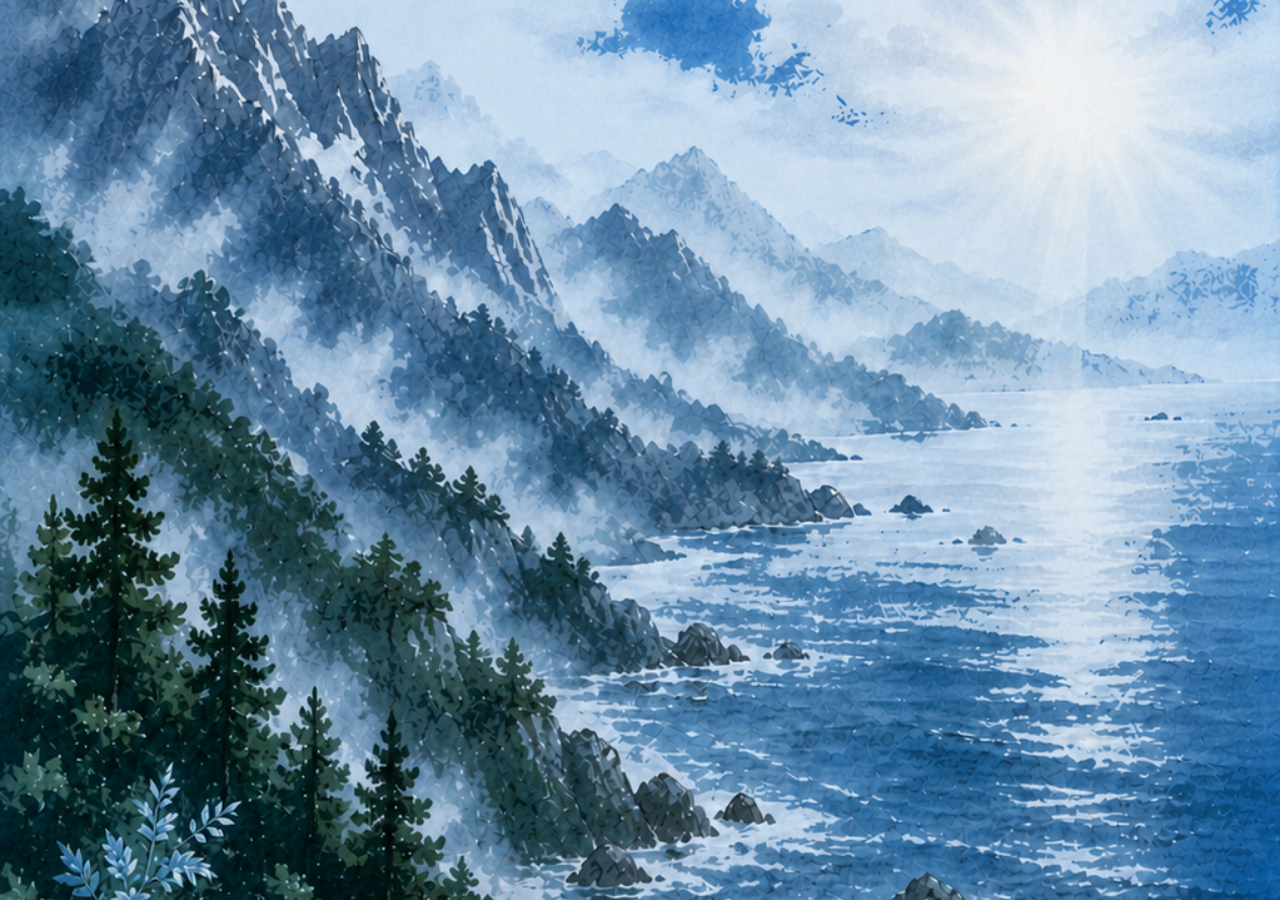
==== index.html @ be5865e5 "Add files via upload" ====
<!DOCTYPE html>
<html lang="en">
<head>
  <meta charset="UTF-8" />
  <meta name="viewport" content="width=device-width, initial-scale=1.0" />
  <title>Home</title>
  <style>
    * { margin: 0; padding: 0; box-sizing: border-box; }
    html, body { height: 100%; }
    body {
      background: url('214805d4-3469-4b7f-b9e1-f09c0a736bc5.png') no-repeat center center fixed;
      background-size: cover;
    }
  </style>
</head>
<body>
</body>
</html>
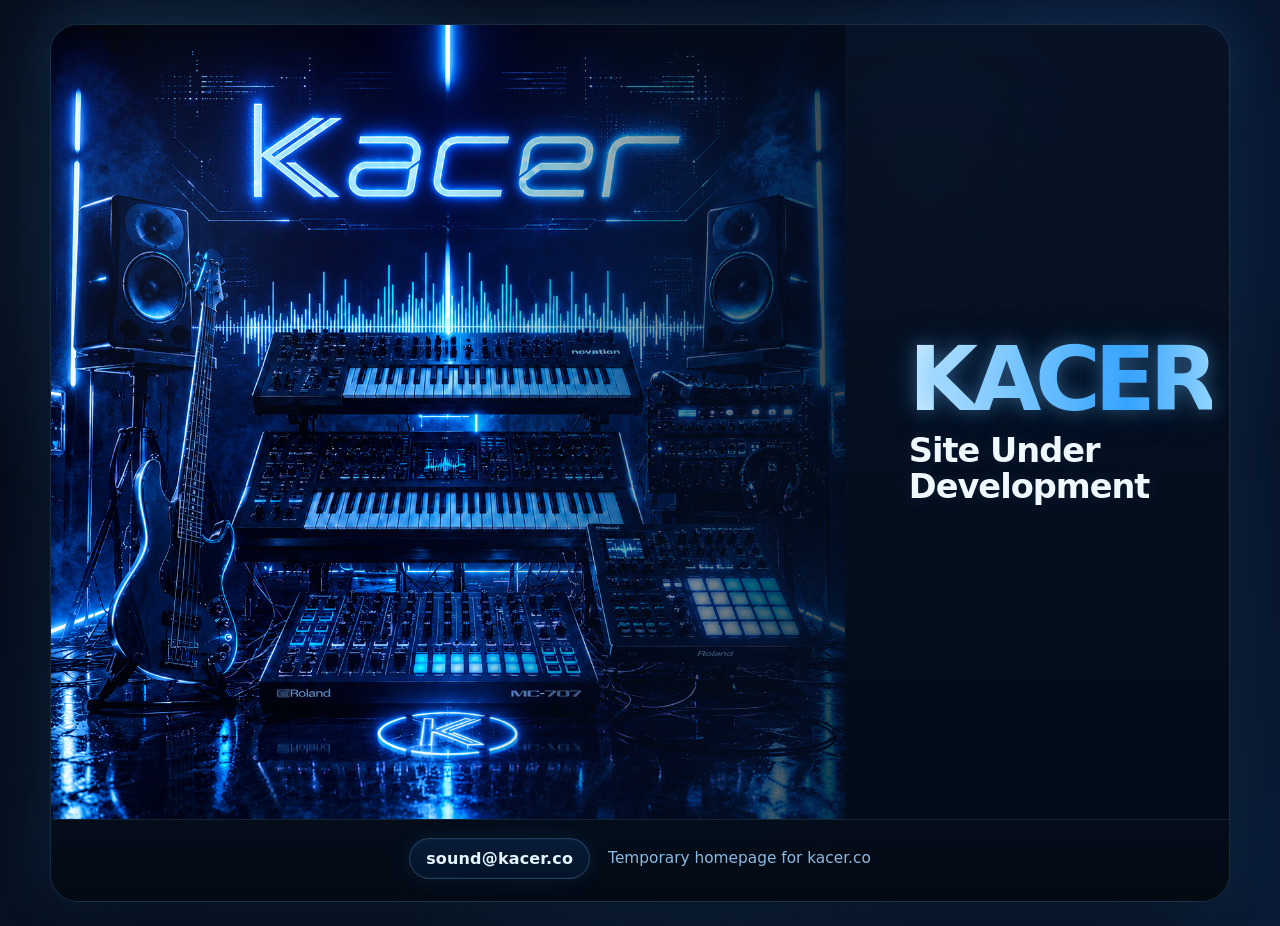
==== commit 6f45030c: "Add files via upload" ====
--- a/index.html
+++ b/index.html
@@ -1,18 +1,268 @@
-<!DOCTYPE html>
-<html lang="en">
-<head>
-  <meta charset="UTF-8" />
-  <meta name="viewport" content="width=device-width, initial-scale=1.0" />
-  <title>Home</title>
-  <style>
-    * { margin: 0; padding: 0; box-sizing: border-box; }
-    html, body { height: 100%; }
-    body {
-      background: url('214805d4-3469-4b7f-b9e1-f09c0a736bc5.png') no-repeat center center fixed;
-      background-size: cover;
-    }
-  </style>
-</head>
-<body>
-</body>
-</html>+<!doctype html>
+<html lang="en">
+<head>
+  <meta charset="utf-8" />
+  <meta name="viewport" content="width=device-width, initial-scale=1" />
+  <title>Kacer | Site Under Development</title>
+  <meta name="description" content="Kacer.co is currently under development. Contact Kacer at sound@kacer.co." />
+  <meta name="theme-color" content="#06101f" />
+  <style>
+    :root {
+      --bg-1: #030814;
+      --bg-2: #071225;
+      --bg-3: #0a1d39;
+      --panel-1: rgba(5, 16, 31, 0.96);
+      --panel-2: rgba(7, 20, 40, 0.96);
+      --line: rgba(110, 190, 255, 0.18);
+      --text: #eef7ff;
+      --muted: #8db9df;
+      --accent-1: #d9f3ff;
+      --accent-2: #78c8ff;
+      --accent-3: #2a9fff;
+      --accent-4: #0b69d1;
+      --glow: rgba(69, 168, 255, 0.22);
+      --shadow: rgba(0, 0, 0, 0.56);
+      --radius: 28px;
+    }
+
+    * { box-sizing: border-box; }
+
+    html, body {
+      margin: 0;
+      min-height: 100%;
+      font-family: Inter, ui-sans-serif, system-ui, -apple-system, BlinkMacSystemFont, "Segoe UI", sans-serif;
+      color: var(--text);
+      background:
+        radial-gradient(circle at 14% 18%, rgba(88, 173, 255, 0.14), transparent 26%),
+        radial-gradient(circle at 86% 16%, rgba(34, 114, 255, 0.14), transparent 24%),
+        radial-gradient(circle at 52% 84%, rgba(65, 162, 255, 0.10), transparent 30%),
+        linear-gradient(145deg, var(--bg-1) 0%, var(--bg-2) 50%, var(--bg-3) 100%);
+    }
+
+    body::before {
+      content: "";
+      position: fixed;
+      inset: 0;
+      pointer-events: none;
+      opacity: 0.18;
+      background-image:
+        linear-gradient(rgba(255,255,255,0.035) 1px, transparent 1px),
+        linear-gradient(90deg, rgba(255,255,255,0.035) 1px, transparent 1px);
+      background-size: 42px 42px;
+      mask-image: radial-gradient(circle at center, black 0%, transparent 80%);
+    }
+
+    .page {
+      width: min(1180px, calc(100vw - 32px));
+      margin: 24px auto;
+      position: relative;
+      z-index: 1;
+    }
+
+    .shell {
+      border-radius: var(--radius);
+      overflow: hidden;
+      border: 1px solid var(--line);
+      background: linear-gradient(180deg, rgba(6, 18, 35, 0.98), rgba(3, 10, 20, 0.98));
+      box-shadow:
+        0 34px 90px var(--shadow),
+        inset 0 0 0 1px rgba(199, 234, 255, 0.04),
+        0 0 60px var(--glow);
+    }
+
+    .hero {
+      display: grid;
+      grid-template-columns: minmax(0, 1.55fr) minmax(320px, 0.75fr);
+      min-height: 720px;
+    }
+
+    .art-wrap {
+      position: relative;
+      overflow: hidden;
+      background: #020b18;
+      min-height: 520px;
+    }
+
+    .art-wrap::before {
+      content: "";
+      position: absolute;
+      inset: 0;
+      z-index: 2;
+      pointer-events: none;
+      background:
+        linear-gradient(90deg, rgba(2, 10, 22, 0.04) 0%, rgba(4, 16, 34, 0.10) 36%, rgba(4, 16, 34, 0.52) 100%),
+        linear-gradient(0deg, rgba(3, 11, 22, 0.18), rgba(3, 11, 22, 0.06)),
+        radial-gradient(circle at 18% 24%, rgba(100, 192, 255, 0.14), transparent 28%),
+        radial-gradient(circle at 80% 20%, rgba(45, 126, 255, 0.18), transparent 24%);
+      mix-blend-mode: screen;
+    }
+
+    .art-wrap::after {
+      content: "";
+      position: absolute;
+      inset: 0;
+      z-index: 3;
+      pointer-events: none;
+      background: linear-gradient(90deg, transparent 50%, rgba(3, 11, 23, 0.78) 100%);
+    }
+
+    .band-art {
+      display: block;
+      width: 100%;
+      height: 100%;
+      object-fit: cover;
+      transform: scale(1.01);
+      filter: saturate(1.02) contrast(1.03);
+    }
+
+    .content {
+      position: relative;
+      z-index: 4;
+      display: flex;
+      flex-direction: column;
+      justify-content: center;
+      gap: 12px;
+      padding: clamp(32px, 5vw, 66px);
+      background:
+        linear-gradient(180deg, rgba(7, 19, 38, 0.84), rgba(3, 12, 25, 0.96)),
+        radial-gradient(circle at 22% 20%, rgba(82, 179, 255, 0.12), transparent 26%);
+    }
+
+    h1 {
+      margin: 0;
+      font-size: clamp(3rem, 7vw, 6rem);
+      line-height: 0.92;
+      letter-spacing: -0.07em;
+      font-weight: 900;
+      color: var(--accent-1);
+      text-transform: uppercase;
+      text-shadow:
+        0 0 18px rgba(116, 199, 255, 0.34),
+        0 0 44px rgba(31, 132, 255, 0.20);
+    }
+
+    .accent {
+      background: linear-gradient(90deg, var(--accent-1) 0%, var(--accent-2) 40%, var(--accent-3) 72%, #9edcff 100%);
+      -webkit-background-clip: text;
+      background-clip: text;
+      color: transparent;
+    }
+
+    .subtitle {
+      margin: 0;
+      font-size: clamp(1.25rem, 2.7vw, 2.1rem);
+      line-height: 1.08;
+      color: #f0f8ff;
+      font-weight: 760;
+      letter-spacing: -0.03em;
+      text-shadow: 0 0 18px rgba(92, 177, 255, 0.12);
+    }
+
+    .footer-bar {
+      display: flex;
+      justify-content: center;
+      align-items: center;
+      gap: 18px;
+      min-height: 72px;
+      padding: 18px 24px 22px;
+      border-top: 1px solid rgba(113, 189, 255, 0.14);
+      background:
+        linear-gradient(180deg, rgba(4, 13, 26, 0.94), rgba(3, 10, 20, 0.99)),
+        radial-gradient(circle at 50% 0%, rgba(58, 152, 255, 0.10), transparent 34%);
+      text-align: center;
+      flex-wrap: wrap;
+    }
+
+    .email {
+      color: #e5f5ff;
+      text-decoration: none;
+      font-weight: 700;
+      letter-spacing: 0.01em;
+      padding: 10px 16px;
+      border: 1px solid rgba(120, 199, 255, 0.22);
+      border-radius: 999px;
+      background: linear-gradient(180deg, rgba(18, 72, 136, 0.28), rgba(9, 45, 98, 0.24));
+      box-shadow:
+        inset 0 0 0 1px rgba(210, 236, 255, 0.03),
+        0 0 22px rgba(43, 145, 255, 0.12);
+      transition: transform 180ms ease, background 180ms ease, border-color 180ms ease, box-shadow 180ms ease;
+    }
+
+    .email:hover,
+    .email:focus-visible {
+      transform: translateY(-1px);
+      background: linear-gradient(180deg, rgba(28, 96, 176, 0.34), rgba(10, 54, 120, 0.30));
+      border-color: rgba(151, 213, 255, 0.32);
+      box-shadow:
+        inset 0 0 0 1px rgba(210, 236, 255, 0.04),
+        0 0 28px rgba(57, 161, 255, 0.18);
+      outline: none;
+    }
+
+    .status {
+      color: var(--muted);
+      font-size: 0.96rem;
+    }
+
+    @media (max-width: 980px) {
+      .hero {
+        grid-template-columns: 1fr;
+        min-height: auto;
+      }
+
+      .art-wrap {
+        aspect-ratio: 1 / 1;
+        min-height: auto;
+      }
+
+      .art-wrap::after {
+        background: linear-gradient(0deg, rgba(3, 11, 23, 0.66), transparent 36%);
+      }
+
+      .content {
+        min-height: 220px;
+        justify-content: center;
+      }
+    }
+
+    @media (max-width: 560px) {
+      .page {
+        width: min(100vw - 16px, 1180px);
+        margin: 8px auto;
+      }
+
+      .shell {
+        border-radius: 20px;
+      }
+
+      .content {
+        padding: 26px 22px 28px;
+      }
+
+      .footer-bar {
+        padding: 16px 18px 20px;
+      }
+    }
+  </style>
+</head>
+<body>
+  <main class="page" aria-label="Kacer temporary homepage">
+    <section class="shell">
+      <div class="hero">
+        <div class="art-wrap" aria-label="Kacer electronic music equipment artwork">
+          <img class="band-art" src="neon_lit_futuristic_music_studio_setup.png" alt="Kacer band equipment artwork with synthesizers, bass guitar, studio monitors, controllers, and blue neon lighting." />
+        </div>
+        <div class="content">
+          <h1><span class="accent">Kacer</span></h1>
+          <p class="subtitle">Site Under Development</p>
+        </div>
+      </div>
+
+      <div class="footer-bar">
+        <a class="email" href="mailto:sound@kacer.co">sound@kacer.co</a>
+        <span class="status">Temporary homepage for kacer.co</span>
+      </div>
+    </section>
+  </main>
+</body>
+</html>
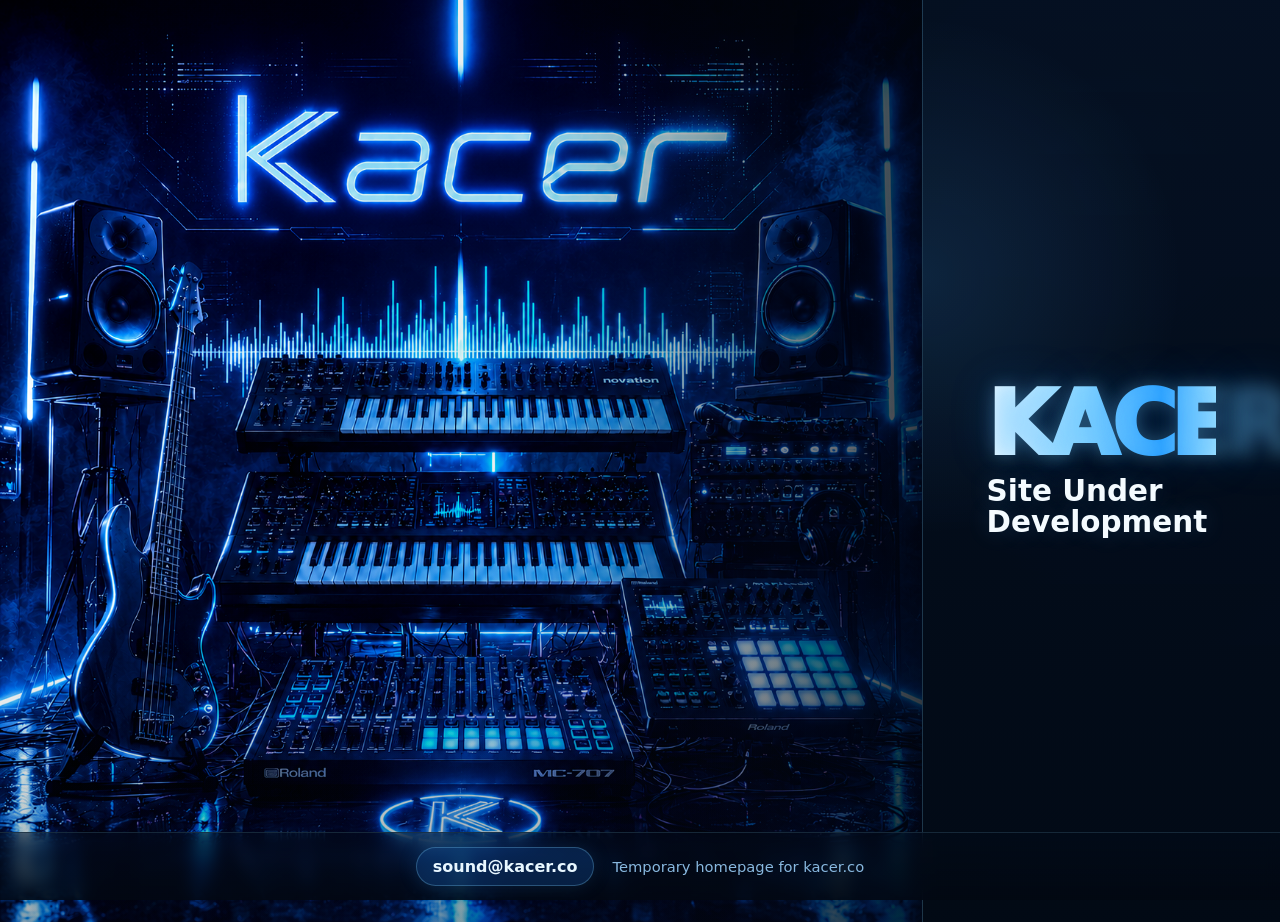
==== commit 00c9c474: "Add files via upload" ====
--- a/index.html
+++ b/index.html
@@ -5,264 +5,31 @@
   <meta name="viewport" content="width=device-width, initial-scale=1" />
   <title>Kacer | Site Under Development</title>
   <meta name="description" content="Kacer.co is currently under development. Contact Kacer at sound@kacer.co." />
-  <meta name="theme-color" content="#06101f" />
+  <meta name="theme-color" content="#020b18" />
   <style>
-    :root {
-      --bg-1: #030814;
-      --bg-2: #071225;
-      --bg-3: #0a1d39;
-      --panel-1: rgba(5, 16, 31, 0.96);
-      --panel-2: rgba(7, 20, 40, 0.96);
-      --line: rgba(110, 190, 255, 0.18);
-      --text: #eef7ff;
-      --muted: #8db9df;
-      --accent-1: #d9f3ff;
-      --accent-2: #78c8ff;
-      --accent-3: #2a9fff;
-      --accent-4: #0b69d1;
-      --glow: rgba(69, 168, 255, 0.22);
-      --shadow: rgba(0, 0, 0, 0.56);
-      --radius: 28px;
-    }
-
+    :root { --ink:#eaf7ff; --muted:#88b8df; --blue-0:#020814; --line:rgba(122,207,255,.22); }
     * { box-sizing: border-box; }
-
-    html, body {
-      margin: 0;
-      min-height: 100%;
-      font-family: Inter, ui-sans-serif, system-ui, -apple-system, BlinkMacSystemFont, "Segoe UI", sans-serif;
-      color: var(--text);
-      background:
-        radial-gradient(circle at 14% 18%, rgba(88, 173, 255, 0.14), transparent 26%),
-        radial-gradient(circle at 86% 16%, rgba(34, 114, 255, 0.14), transparent 24%),
-        radial-gradient(circle at 52% 84%, rgba(65, 162, 255, 0.10), transparent 30%),
-        linear-gradient(145deg, var(--bg-1) 0%, var(--bg-2) 50%, var(--bg-3) 100%);
-    }
-
-    body::before {
-      content: "";
-      position: fixed;
-      inset: 0;
-      pointer-events: none;
-      opacity: 0.18;
-      background-image:
-        linear-gradient(rgba(255,255,255,0.035) 1px, transparent 1px),
-        linear-gradient(90deg, rgba(255,255,255,0.035) 1px, transparent 1px);
-      background-size: 42px 42px;
-      mask-image: radial-gradient(circle at center, black 0%, transparent 80%);
-    }
-
-    .page {
-      width: min(1180px, calc(100vw - 32px));
-      margin: 24px auto;
-      position: relative;
-      z-index: 1;
-    }
-
-    .shell {
-      border-radius: var(--radius);
-      overflow: hidden;
-      border: 1px solid var(--line);
-      background: linear-gradient(180deg, rgba(6, 18, 35, 0.98), rgba(3, 10, 20, 0.98));
-      box-shadow:
-        0 34px 90px var(--shadow),
-        inset 0 0 0 1px rgba(199, 234, 255, 0.04),
-        0 0 60px var(--glow);
-    }
-
-    .hero {
-      display: grid;
-      grid-template-columns: minmax(0, 1.55fr) minmax(320px, 0.75fr);
-      min-height: 720px;
-    }
-
-    .art-wrap {
-      position: relative;
-      overflow: hidden;
-      background: #020b18;
-      min-height: 520px;
-    }
-
-    .art-wrap::before {
-      content: "";
-      position: absolute;
-      inset: 0;
-      z-index: 2;
-      pointer-events: none;
-      background:
-        linear-gradient(90deg, rgba(2, 10, 22, 0.04) 0%, rgba(4, 16, 34, 0.10) 36%, rgba(4, 16, 34, 0.52) 100%),
-        linear-gradient(0deg, rgba(3, 11, 22, 0.18), rgba(3, 11, 22, 0.06)),
-        radial-gradient(circle at 18% 24%, rgba(100, 192, 255, 0.14), transparent 28%),
-        radial-gradient(circle at 80% 20%, rgba(45, 126, 255, 0.18), transparent 24%);
-      mix-blend-mode: screen;
-    }
-
-    .art-wrap::after {
-      content: "";
-      position: absolute;
-      inset: 0;
-      z-index: 3;
-      pointer-events: none;
-      background: linear-gradient(90deg, transparent 50%, rgba(3, 11, 23, 0.78) 100%);
-    }
-
-    .band-art {
-      display: block;
-      width: 100%;
-      height: 100%;
-      object-fit: cover;
-      transform: scale(1.01);
-      filter: saturate(1.02) contrast(1.03);
-    }
-
-    .content {
-      position: relative;
-      z-index: 4;
-      display: flex;
-      flex-direction: column;
-      justify-content: center;
-      gap: 12px;
-      padding: clamp(32px, 5vw, 66px);
-      background:
-        linear-gradient(180deg, rgba(7, 19, 38, 0.84), rgba(3, 12, 25, 0.96)),
-        radial-gradient(circle at 22% 20%, rgba(82, 179, 255, 0.12), transparent 26%);
-    }
-
-    h1 {
-      margin: 0;
-      font-size: clamp(3rem, 7vw, 6rem);
-      line-height: 0.92;
-      letter-spacing: -0.07em;
-      font-weight: 900;
-      color: var(--accent-1);
-      text-transform: uppercase;
-      text-shadow:
-        0 0 18px rgba(116, 199, 255, 0.34),
-        0 0 44px rgba(31, 132, 255, 0.20);
-    }
-
-    .accent {
-      background: linear-gradient(90deg, var(--accent-1) 0%, var(--accent-2) 40%, var(--accent-3) 72%, #9edcff 100%);
-      -webkit-background-clip: text;
-      background-clip: text;
-      color: transparent;
-    }
-
-    .subtitle {
-      margin: 0;
-      font-size: clamp(1.25rem, 2.7vw, 2.1rem);
-      line-height: 1.08;
-      color: #f0f8ff;
-      font-weight: 760;
-      letter-spacing: -0.03em;
-      text-shadow: 0 0 18px rgba(92, 177, 255, 0.12);
-    }
-
-    .footer-bar {
-      display: flex;
-      justify-content: center;
-      align-items: center;
-      gap: 18px;
-      min-height: 72px;
-      padding: 18px 24px 22px;
-      border-top: 1px solid rgba(113, 189, 255, 0.14);
-      background:
-        linear-gradient(180deg, rgba(4, 13, 26, 0.94), rgba(3, 10, 20, 0.99)),
-        radial-gradient(circle at 50% 0%, rgba(58, 152, 255, 0.10), transparent 34%);
-      text-align: center;
-      flex-wrap: wrap;
-    }
-
-    .email {
-      color: #e5f5ff;
-      text-decoration: none;
-      font-weight: 700;
-      letter-spacing: 0.01em;
-      padding: 10px 16px;
-      border: 1px solid rgba(120, 199, 255, 0.22);
-      border-radius: 999px;
-      background: linear-gradient(180deg, rgba(18, 72, 136, 0.28), rgba(9, 45, 98, 0.24));
-      box-shadow:
-        inset 0 0 0 1px rgba(210, 236, 255, 0.03),
-        0 0 22px rgba(43, 145, 255, 0.12);
-      transition: transform 180ms ease, background 180ms ease, border-color 180ms ease, box-shadow 180ms ease;
-    }
-
-    .email:hover,
-    .email:focus-visible {
-      transform: translateY(-1px);
-      background: linear-gradient(180deg, rgba(28, 96, 176, 0.34), rgba(10, 54, 120, 0.30));
-      border-color: rgba(151, 213, 255, 0.32);
-      box-shadow:
-        inset 0 0 0 1px rgba(210, 236, 255, 0.04),
-        0 0 28px rgba(57, 161, 255, 0.18);
-      outline: none;
-    }
-
-    .status {
-      color: var(--muted);
-      font-size: 0.96rem;
-    }
-
-    @media (max-width: 980px) {
-      .hero {
-        grid-template-columns: 1fr;
-        min-height: auto;
-      }
-
-      .art-wrap {
-        aspect-ratio: 1 / 1;
-        min-height: auto;
-      }
-
-      .art-wrap::after {
-        background: linear-gradient(0deg, rgba(3, 11, 23, 0.66), transparent 36%);
-      }
-
-      .content {
-        min-height: 220px;
-        justify-content: center;
-      }
-    }
-
-    @media (max-width: 560px) {
-      .page {
-        width: min(100vw - 16px, 1180px);
-        margin: 8px auto;
-      }
-
-      .shell {
-        border-radius: 20px;
-      }
-
-      .content {
-        padding: 26px 22px 28px;
-      }
-
-      .footer-bar {
-        padding: 16px 18px 20px;
-      }
-    }
+    html, body { margin:0; width:100%; min-height:100%; background:var(--blue-0); color:var(--ink); font-family:Inter,ui-sans-serif,system-ui,-apple-system,BlinkMacSystemFont,"Segoe UI",sans-serif; }
+    body { min-height:100vh; overflow-x:hidden; background: radial-gradient(circle at 14% 18%,rgba(72,172,255,.18),transparent 28%), radial-gradient(circle at 86% 20%,rgba(22,109,255,.18),transparent 30%), linear-gradient(135deg,#020713 0%,#06152b 48%,#0a2348 100%); }
+    .site { min-height:100vh; width:100%; display:grid; grid-template-columns:minmax(0,72%) minmax(320px,28%); position:relative; }
+    .art { min-height:100vh; position:relative; overflow:hidden; background:#020814; }
+    .art img { width:100%; height:100%; min-height:100vh; display:block; object-fit:cover; object-position:center center; filter:saturate(1.04) contrast(1.04); }
+    .art::after { content:""; position:absolute; inset:0; pointer-events:none; background:linear-gradient(90deg,transparent 0%,rgba(2,8,20,.08) 58%,rgba(2,8,20,.72) 100%),linear-gradient(0deg,rgba(2,8,20,.34),transparent 32%); }
+    .panel { min-height:100vh; display:flex; flex-direction:column; justify-content:center; padding:clamp(34px,5vw,76px); border-left:1px solid var(--line); background:radial-gradient(circle at 0% 30%,rgba(71,171,255,.14),transparent 35%),linear-gradient(180deg,rgba(4,15,31,.92),rgba(2,9,20,.98)); box-shadow:-34px 0 90px rgba(0,0,0,.24); position:relative; z-index:2; }
+    h1 { margin:0 0 12px; font-size:clamp(3rem,7vw,7.2rem); line-height:.9; letter-spacing:-.08em; text-transform:uppercase; font-weight:950; background:linear-gradient(90deg,#f0fbff 0%,#8dd9ff 42%,#229dff 76%,#a6e6ff 100%); -webkit-background-clip:text; background-clip:text; color:transparent; text-shadow:0 0 18px rgba(119,207,255,.32),0 0 46px rgba(24,134,255,.22); }
+    .subtitle { margin:0; font-size:clamp(1.25rem,2.3vw,2.15rem); line-height:1.05; font-weight:800; color:#f4fbff; text-shadow:0 0 22px rgba(96,190,255,.20); }
+    .bottom { position:fixed; left:0; right:0; bottom:0; z-index:5; display:flex; justify-content:center; align-items:center; gap:18px; padding:14px 22px; border-top:1px solid rgba(126,207,255,.16); background:linear-gradient(180deg,rgba(3,12,26,.50),rgba(2,8,18,.88)); backdrop-filter:blur(8px); flex-wrap:wrap; }
+    .email { color:#e8f7ff; text-decoration:none; font-weight:800; padding:9px 16px; border-radius:999px; border:1px solid rgba(132,214,255,.28); background:rgba(18,84,160,.34); box-shadow:0 0 20px rgba(52,160,255,.15); }
+    .status { color:var(--muted); font-size:.92rem; }
+    @media (max-width:900px) { .site{grid-template-columns:1fr;} .art,.art img{min-height:66vh;height:66vh;} .art::after{background:linear-gradient(0deg,rgba(2,8,20,.72),transparent 42%);} .panel{min-height:34vh;border-left:0;border-top:1px solid var(--line);justify-content:flex-start;padding-bottom:88px;} }
+    @media (max-width:560px) { .art,.art img{min-height:58vh;height:58vh;} .panel{min-height:42vh;padding:30px 22px 92px;} .bottom{justify-content:center;gap:8px;} }
   </style>
 </head>
 <body>
-  <main class="page" aria-label="Kacer temporary homepage">
-    <section class="shell">
-      <div class="hero">
-        <div class="art-wrap" aria-label="Kacer electronic music equipment artwork">
-          <img class="band-art" src="neon_lit_futuristic_music_studio_setup.png" alt="Kacer band equipment artwork with synthesizers, bass guitar, studio monitors, controllers, and blue neon lighting." />
-        </div>
-        <div class="content">
-          <h1><span class="accent">Kacer</span></h1>
-          <p class="subtitle">Site Under Development</p>
-        </div>
-      </div>
-
-      <div class="footer-bar">
-        <a class="email" href="mailto:sound@kacer.co">sound@kacer.co</a>
-        <span class="status">Temporary homepage for kacer.co</span>
-      </div>
-    </section>
+  <main class="site" aria-label="Kacer temporary homepage">
+    <section class="art" aria-label="Kacer electronic music equipment artwork"><img src="[data-uri]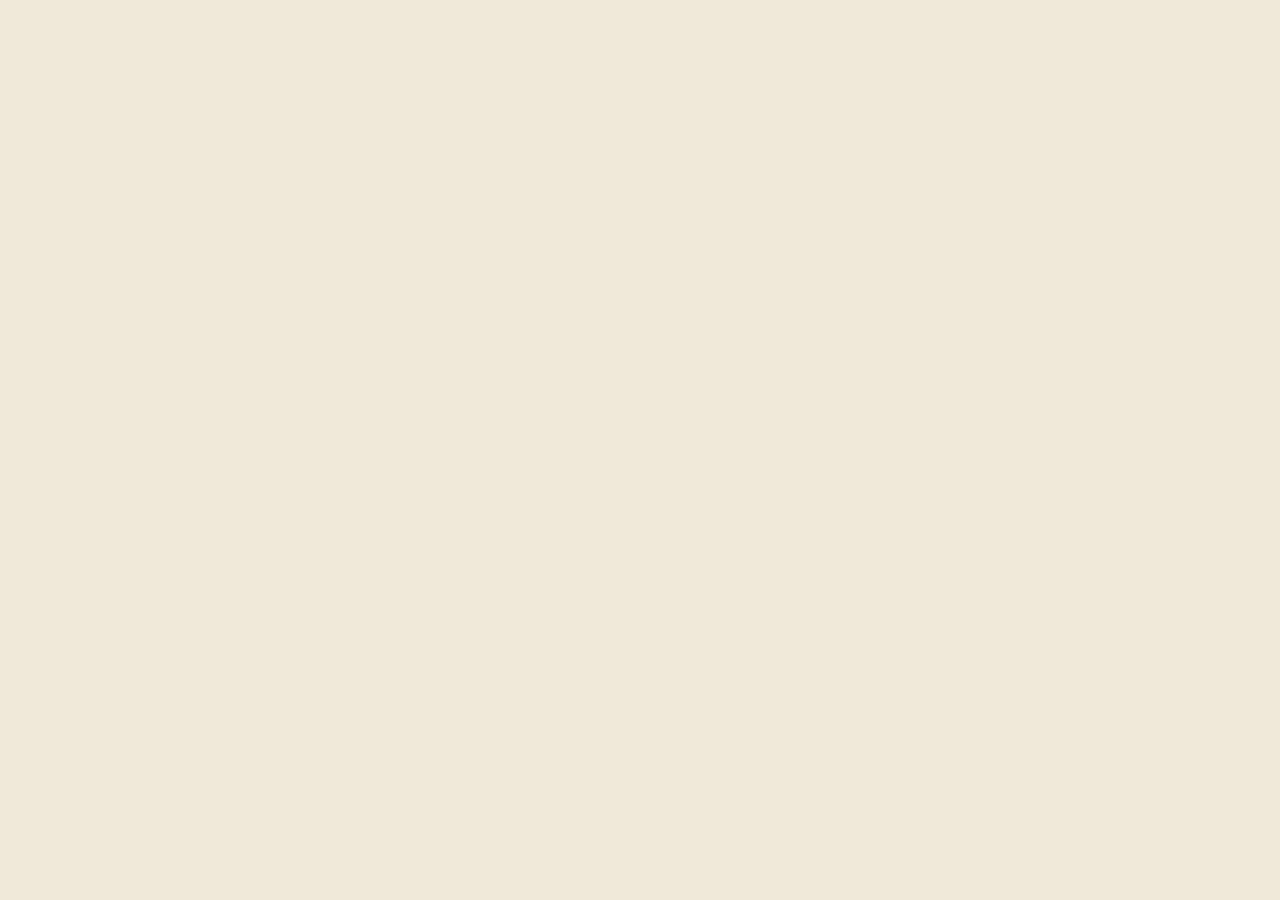
==== commit 1490962d: "Add files via upload" ====
--- a/index.html
+++ b/index.html
@@ -1,35 +1,24 @@
-<!doctype html>
+<!DOCTYPE html>
 <html lang="en">
 <head>
-  <meta charset="utf-8" />
-  <meta name="viewport" content="width=device-width, initial-scale=1" />
-  <title>Kacer | Site Under Development</title>
-  <meta name="description" content="Kacer.co is currently under development. Contact Kacer at sound@kacer.co." />
-  <meta name="theme-color" content="#020b18" />
+  <meta charset="utf-8">
+  <meta name="viewport" content="width=device-width, initial-scale=1">
+  <title>Dead Wax — Online Music Shop</title>
+  <meta http-equiv="refresh" content="0; url=Dead_Wax.dc.html">
+  <link rel="canonical" href="Dead_Wax.dc.html">
   <style>
-    :root { --ink:#eaf7ff; --muted:#88b8df; --blue-0:#020814; --line:rgba(122,207,255,.22); }
-    * { box-sizing: border-box; }
-    html, body { margin:0; width:100%; min-height:100%; background:var(--blue-0); color:var(--ink); font-family:Inter,ui-sans-serif,system-ui,-apple-system,BlinkMacSystemFont,"Segoe UI",sans-serif; }
-    body { min-height:100vh; overflow-x:hidden; background: radial-gradient(circle at 14% 18%,rgba(72,172,255,.18),transparent 28%), radial-gradient(circle at 86% 20%,rgba(22,109,255,.18),transparent 30%), linear-gradient(135deg,#020713 0%,#06152b 48%,#0a2348 100%); }
-    .site { min-height:100vh; width:100%; display:grid; grid-template-columns:minmax(0,72%) minmax(320px,28%); position:relative; }
-    .art { min-height:100vh; position:relative; overflow:hidden; background:#020814; }
-    .art img { width:100%; height:100%; min-height:100vh; display:block; object-fit:cover; object-position:center center; filter:saturate(1.04) contrast(1.04); }
-    .art::after { content:""; position:absolute; inset:0; pointer-events:none; background:linear-gradient(90deg,transparent 0%,rgba(2,8,20,.08) 58%,rgba(2,8,20,.72) 100%),linear-gradient(0deg,rgba(2,8,20,.34),transparent 32%); }
-    .panel { min-height:100vh; display:flex; flex-direction:column; justify-content:center; padding:clamp(34px,5vw,76px); border-left:1px solid var(--line); background:radial-gradient(circle at 0% 30%,rgba(71,171,255,.14),transparent 35%),linear-gradient(180deg,rgba(4,15,31,.92),rgba(2,9,20,.98)); box-shadow:-34px 0 90px rgba(0,0,0,.24); position:relative; z-index:2; }
-    h1 { margin:0 0 12px; font-size:clamp(3rem,7vw,7.2rem); line-height:.9; letter-spacing:-.08em; text-transform:uppercase; font-weight:950; background:linear-gradient(90deg,#f0fbff 0%,#8dd9ff 42%,#229dff 76%,#a6e6ff 100%); -webkit-background-clip:text; background-clip:text; color:transparent; text-shadow:0 0 18px rgba(119,207,255,.32),0 0 46px rgba(24,134,255,.22); }
-    .subtitle { margin:0; font-size:clamp(1.25rem,2.3vw,2.15rem); line-height:1.05; font-weight:800; color:#f4fbff; text-shadow:0 0 22px rgba(96,190,255,.20); }
-    .bottom { position:fixed; left:0; right:0; bottom:0; z-index:5; display:flex; justify-content:center; align-items:center; gap:18px; padding:14px 22px; border-top:1px solid rgba(126,207,255,.16); background:linear-gradient(180deg,rgba(3,12,26,.50),rgba(2,8,18,.88)); backdrop-filter:blur(8px); flex-wrap:wrap; }
-    .email { color:#e8f7ff; text-decoration:none; font-weight:800; padding:9px 16px; border-radius:999px; border:1px solid rgba(132,214,255,.28); background:rgba(18,84,160,.34); box-shadow:0 0 20px rgba(52,160,255,.15); }
-    .status { color:var(--muted); font-size:.92rem; }
-    @media (max-width:900px) { .site{grid-template-columns:1fr;} .art,.art img{min-height:66vh;height:66vh;} .art::after{background:linear-gradient(0deg,rgba(2,8,20,.72),transparent 42%);} .panel{min-height:34vh;border-left:0;border-top:1px solid var(--line);justify-content:flex-start;padding-bottom:88px;} }
-    @media (max-width:560px) { .art,.art img{min-height:58vh;height:58vh;} .panel{min-height:42vh;padding:30px 22px 92px;} .bottom{justify-content:center;gap:8px;} }
+    html, body { margin: 0; height: 100%; background: #f0e9da; color: #211d18;
+      font-family: -apple-system, BlinkMacSystemFont, "Segoe UI", sans-serif; }
+    .wrap { height: 100%; display: flex; flex-direction: column; align-items: center;
+      justify-content: center; gap: 14px; text-align: center; }
+    a { color: #c14a24; }
   </style>
 </head>
 <body>
-  <main class="site" aria-label="Kacer temporary homepage">
-    <section class="art" aria-label="Kacer electronic music equipment artwork"><img src="[data-uri]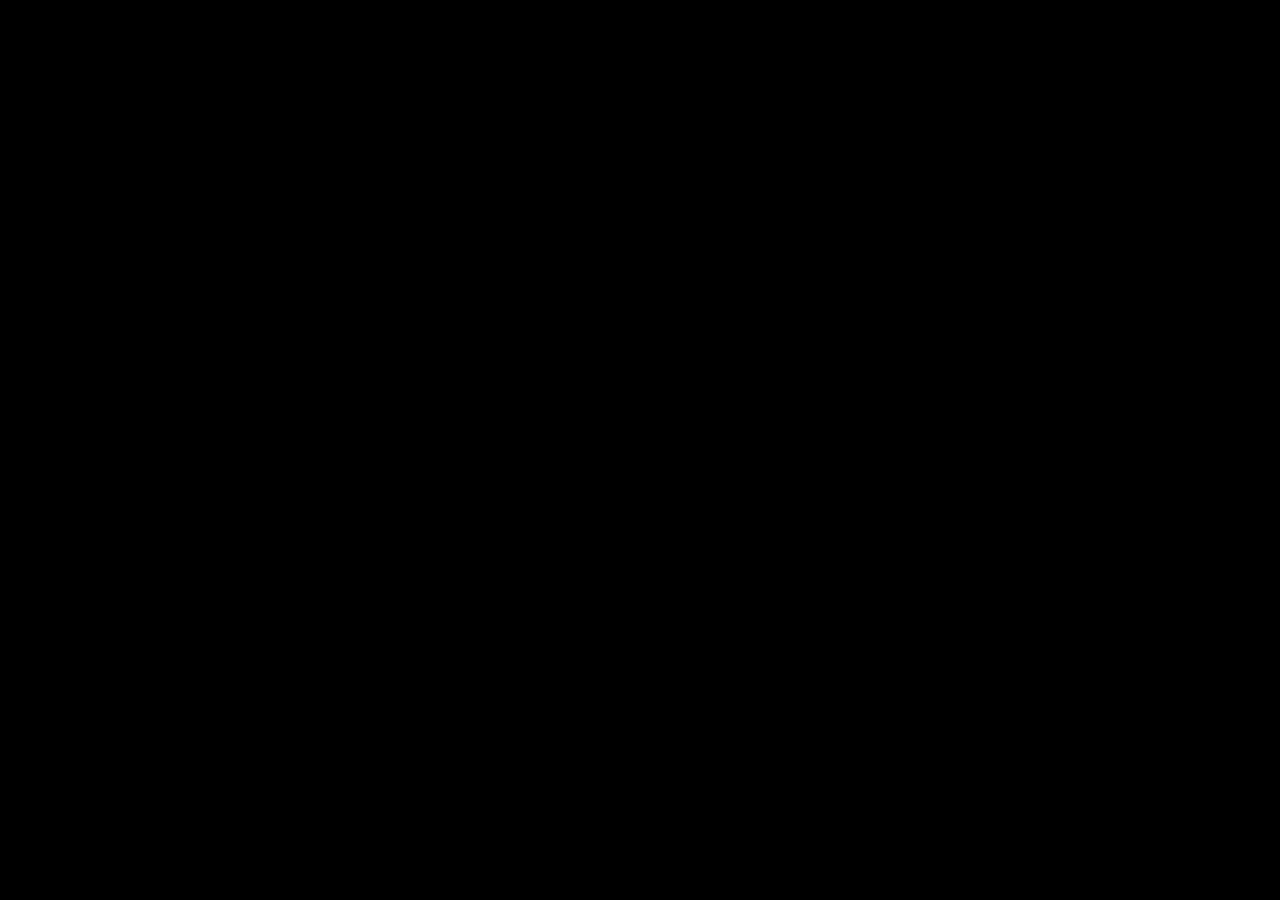
==== commit 1f3b7b43: "Add files via upload" ====
--- a/index.html
+++ b/index.html
@@ -1,24 +1,23 @@
 <!DOCTYPE html>
-<html lang="en">
+<html>
 <head>
-  <meta charset="utf-8">
-  <meta name="viewport" content="width=device-width, initial-scale=1">
-  <title>Dead Wax — Online Music Shop</title>
-  <meta http-equiv="refresh" content="0; url=Dead_Wax.dc.html">
-  <link rel="canonical" href="Dead_Wax.dc.html">
-  <style>
-    html, body { margin: 0; height: 100%; background: #f0e9da; color: #211d18;
-      font-family: -apple-system, BlinkMacSystemFont, "Segoe UI", sans-serif; }
-    .wrap { height: 100%; display: flex; flex-direction: column; align-items: center;
-      justify-content: center; gap: 14px; text-align: center; }
-    a { color: #c14a24; }
-  </style>
+<meta charset="utf-8">
+<meta name="viewport" content="width=device-width, initial-scale=1">
+<script src="./support.js"></script>
 </head>
 <body>
-  <div class="wrap">
-    <div style="font-weight: 800; font-size: 22px; letter-spacing: -0.01em;">DEAD WAX</div>
-    <div>Loading the store… if nothing happens, <a href="Dead_Wax.dc.html">enter here</a>.</div>
-  </div>
-  <script>window.location.replace('Dead_Wax.dc.html');</script>
+<x-dc>
+<helmet>
+<style>
+  * { margin:0; padding:0; box-sizing:border-box; }
+  html, body { background:#000; height:100%; }
+</style>
+</helmet>
+
+<div style="position:relative;width:100%;height:100vh;background:#000;">
+  <x-import component-from-global-scope="image-slot" from="./image-slot.js" id="hero" shape="rect" fit="contain" src="uploads/ChatGPT Image Jul 8, 2026, 03_04_57 PM.png" placeholder="Drop the Kacer artwork" hint-size="100%,100%">
+  </x-import>
+</div>
+</x-dc>
 </body>
 </html>
